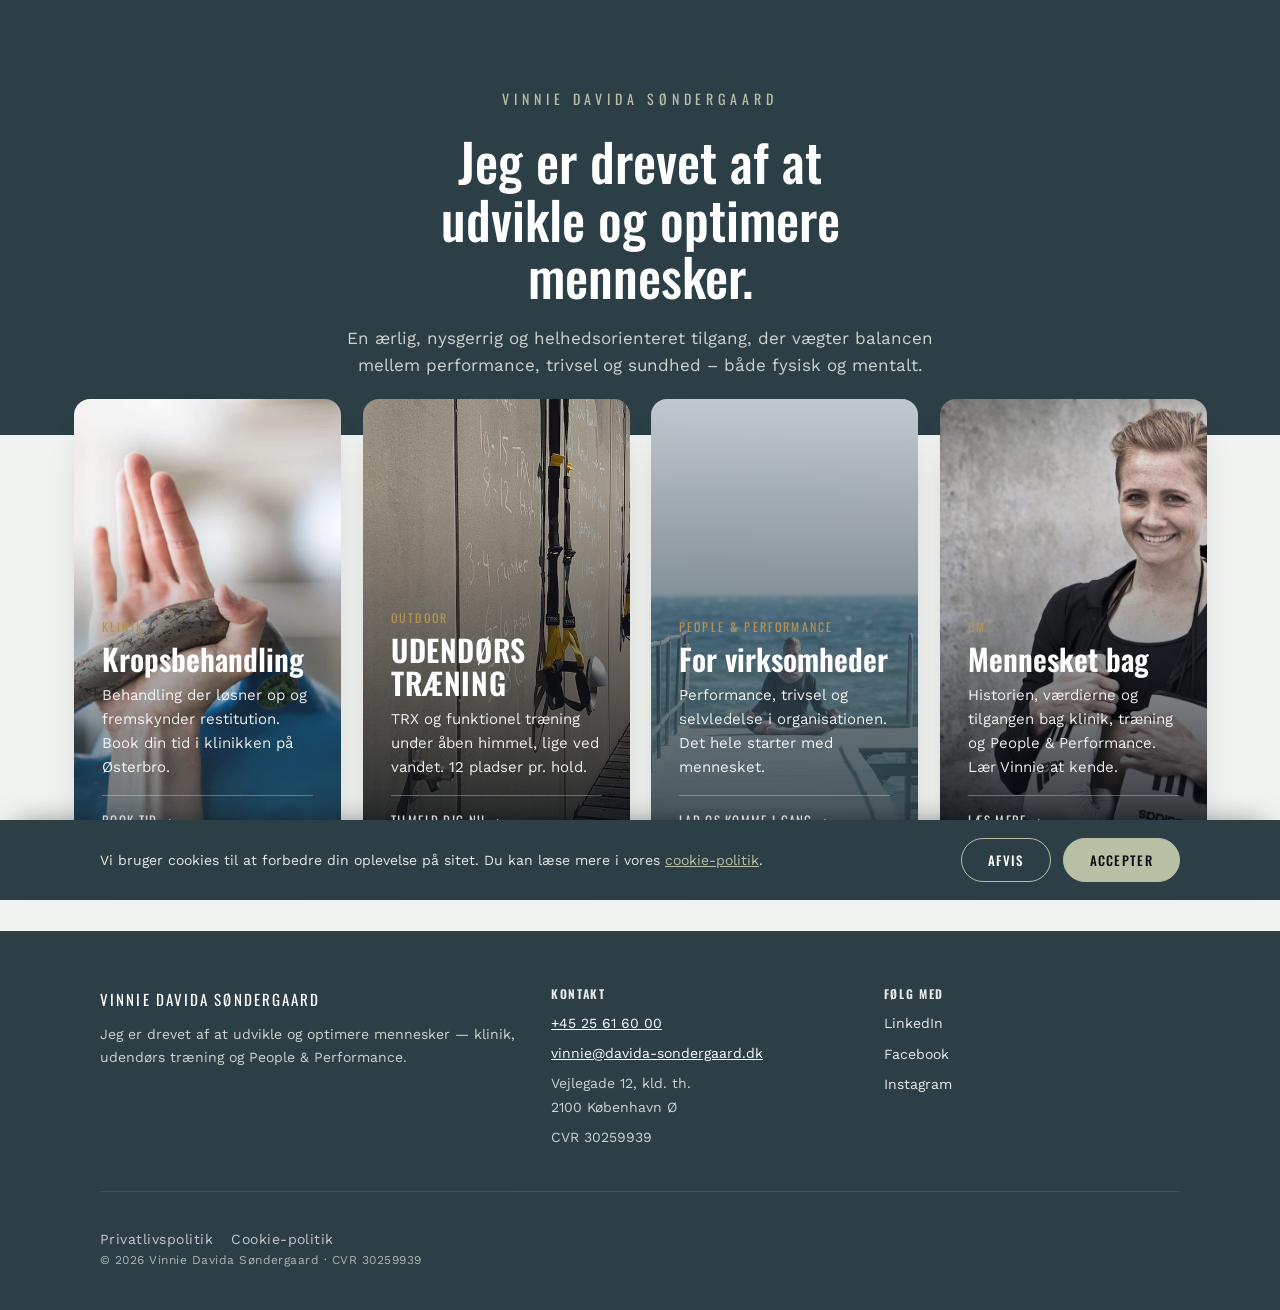
==== index.html @ 72a1e624 "initial comit" ====
<!DOCTYPE html>
<html lang="da">
<head>
<meta charset="utf-8">
<meta name="viewport" content="width=device-width, initial-scale=1">
<!-- Set html.js before paint so .reveal start-state applies without a flash
     (progressive enhancement — see assets/js/reveal.js). -->
<script>document.documentElement.classList.add('js');</script>
<title>Vinnie Davida Søndergaard — Klinik, Workout & People & Performance</title>
<link rel="canonical" href="https://rhjensen79.github.io/davida/">
<meta name="description" content="Jeg er drevet af at udvikle og optimere mennesker — fysiurgisk massage, udendørs TRX-træning og People & Performance til mennesker og organisationer.">

<!-- Favicon -->
<link rel="icon" type="image/png" href="assets/images/source/favicon.png">
<link rel="apple-touch-icon" href="assets/images/source/favicon.png">
<meta name="theme-color" content="#2c3f46">

<!-- Open Graph -->
<meta property="og:type" content="website">
<meta property="og:site_name" content="Vinnie Davida Søndergaard">
<meta property="og:locale" content="da_DK">
<meta property="og:title" content="Vinnie Davida Søndergaard — Klinik, Workout & People & Performance">
<meta property="og:description" content="Jeg er drevet af at udvikle og optimere mennesker — fysiurgisk massage, udendørs TRX-træning og People & Performance til mennesker og organisationer.">
<meta property="og:url" content="https://rhjensen79.github.io/davida/">
<meta property="og:image" content="https://rhjensen79.github.io/davida/assets/images/source/vinnie-davida-soendergaard-photo-martin-kaufmann-dsc-3793.jpg">

<!-- Twitter -->
<meta name="twitter:card" content="summary_large_image">
<meta name="twitter:title" content="Vinnie Davida Søndergaard — Klinik, Workout & People & Performance">
<meta name="twitter:description" content="Jeg er drevet af at udvikle og optimere mennesker — fysiurgisk massage, udendørs TRX-træning og People & Performance til mennesker og organisationer.">
<meta name="twitter:image" content="https://rhjensen79.github.io/davida/assets/images/source/vinnie-davida-soendergaard-photo-martin-kaufmann-dsc-3793.jpg">
<!-- Preload the first (top-left) focus-tile image — the likely LCP element. -->
<link rel="preload" as="image" href="assets/images/source/vinnie-davida-soendergaard-photo-martin-kaufmann-dsc-4499.jpg">
<link rel="preconnect" href="https://fonts.googleapis.com">
<link rel="preconnect" href="https://fonts.gstatic.com" crossorigin>
<link href="https://fonts.googleapis.com/css2?family=Oswald:wght@300;400;500;600;700&family=Work+Sans:wght@300;400;500;600&display=swap" rel="stylesheet">
<link rel="stylesheet" href="assets/css/tokens.css">
<style>
  body { background: var(--c-wash); }
  header.hero {
    text-align: center; padding: 88px 24px 56px; background: var(--c-slate); color: #fff;
  }
  header.hero .brand {
    font-family: var(--font-head); text-transform: uppercase; letter-spacing: .35em;
    font-size: 14px; color: var(--c-sage); margin-bottom: 22px;
  }
  header.hero h1 {
    font-size: clamp(30px, 5vw, 52px); font-weight: 500; max-width: 16ch; margin: 0 auto .4em;
  }
  header.hero p { max-width: 56ch; margin: 0 auto; color: #cdd4cf; font-size: 17px; }

  /* Four equal focus tiles in a row (wraps to 2-up, then 1-up on smaller screens). */
  .focuses { max-width: 1180px; margin: -36px auto 0; padding: 0 24px 72px;
    display: grid; gap: 22px; grid-template-columns: repeat(4, 1fr); }
  @media (max-width: 980px){ .focuses { grid-template-columns: repeat(2, 1fr); } }
  @media (max-width: 560px){ .focuses { grid-template-columns: 1fr; } }
  .tile {
    position: relative; border-radius: 16px; overflow: hidden; text-decoration: none;
    min-height: 460px; display: flex; flex-direction: column; justify-content: flex-end;
    color: #fff; box-shadow: 0 20px 40px -24px rgba(0,0,0,.4);
    transition: transform .25s ease, box-shadow .25s ease;
  }
  .tile:hover { transform: translateY(-6px); box-shadow: 0 28px 54px -24px rgba(0,0,0,.5); }
  .tile .bg { position: absolute; inset: 0; background-size: cover; background-position: center; transition: transform .5s ease; }
  .tile:hover .bg { transform: scale(1.05); }
  .tile .veil { position: absolute; inset: 0; }
  .tile .body { position: relative; padding: 28px; }
  .tile .tag { font-family: var(--font-head); text-transform: uppercase; letter-spacing: .18em; font-size: 12px; color: var(--c-gold); }
  .tile h2 { font-size: 30px; margin: 6px 0 8px; }
  .tile p { margin: 0 0 16px; font-size: 15px; opacity: .92; max-width: 34ch; }
  .tile .go { font-family: var(--font-head); text-transform: uppercase; letter-spacing: .1em; font-size: 13px;
    border-top: 1px solid rgba(255,255,255,.3); padding-top: 14px; }

  /* Klinik — light & calm */
  .c-klinik .bg { background-image: url('assets/images/source/vinnie-davida-soendergaard-photo-martin-kaufmann-dsc-4499.jpg'); }
  .c-klinik .veil { background: linear-gradient(180deg, rgba(240,243,240,0) 30%, rgba(44,63,70,.78) 100%); }

  /* Workout — bold & dark */
  .c-workout .bg { background-image: url('assets/images/source/split-trx.jpg'); }
  .c-workout .veil { background: linear-gradient(180deg, rgba(8,13,18,.15) 20%, rgba(8,13,18,.88) 100%); }
  .c-workout h2 { text-transform: uppercase; letter-spacing: .02em; }

  /* People & Performance — refined slate */
  .c-pp .bg { background-image: url('assets/images/source/vinnie-davida-soendergaard-photo-martin-kaufmann-dsc-3914-1.jpg'); }
  .c-pp .veil { background: linear-gradient(180deg, rgba(44,63,70,.25) 0%, rgba(44,63,70,.92) 100%); }

  /* Om — same image-tile style and size as the other three. */
  .c-om .bg { background-image: url('assets/images/source/vinnie-davida-soendergaard-portrait-muusfoto.jpg');
    background-position: center top; }
  .c-om .veil { background: linear-gradient(180deg, rgba(8,13,18,.12) 25%, rgba(8,13,18,.9) 100%); }

  /* Landing footer tone: dark slate, on the pale-green page */
  .site-footer { --foot-bg: var(--c-slate); --foot-fg: #cdd4cf; --foot-head: #fff; --foot-link: #fff; }
</style>

<!-- Structured data (#23): the person/brand behind all three focuses. -->
<script type="application/ld+json">
{
  "@context": "https://schema.org",
  "@type": "Person",
  "name": "Vinnie Davida Søndergaard",
  "url": "https://rhjensen79.github.io/davida/",
  "image": "https://rhjensen79.github.io/davida/assets/images/source/vinnie-davida-soendergaard-portrait-muusfoto.jpg",
  "jobTitle": "Fysiurgisk massør, træner & people-and-performance-rådgiver",
  "description": "Jeg er drevet af at udvikle og optimere mennesker — fysiurgisk massage, udendørs TRX-træning og People & Performance til mennesker og organisationer.",
  "telephone": "+4525616000",
  "email": "vinnie@davida-sondergaard.dk",
  "address": {
    "@type": "PostalAddress",
    "streetAddress": "Vejlegade 12, kld. th.",
    "postalCode": "2100",
    "addressLocality": "København Ø",
    "addressCountry": "DK"
  },
  "sameAs": [
    "https://www.facebook.com/lifepoweredthroughinside",
    "https://www.instagram.com/vinnie_davida_sondergaard"
  ],
  "knowsAbout": ["Fysiurgisk massage", "TRX", "Funktionel træning", "Performance", "Trivsel", "Selvledelse"]
}
</script>
</head>
<body>
  <header class="hero">
    <div class="brand">Vinnie Davida Søndergaard</div>
    <h1>Jeg er drevet af at udvikle og optimere mennesker.</h1>
    <p>En ærlig, nysgerrig og helhedsorienteret tilgang, der vægter balancen mellem performance, trivsel og sundhed – både fysisk og mentalt.</p>
  </header>

  <main class="focuses reveal-stagger">
    <a class="tile c-klinik reveal" href="klinik/">
      <div class="bg"></div><div class="veil"></div>
      <div class="body">
        <div class="tag">Klinik</div>
        <h2>Kropsbehandling</h2>
        <p>Behandling der løsner op og fremskynder restitution. Book din tid i klinikken på Østerbro.</p>
        <div class="go">Book tid →</div>
      </div>
    </a>

    <a class="tile c-workout reveal" href="workout/">
      <div class="bg"></div><div class="veil"></div>
      <div class="body">
        <div class="tag">Outdoor</div>
        <h2>Udendørs træning</h2>
        <p>TRX og funktionel træning under åben himmel, lige ved vandet. 12 pladser pr. hold.</p>
        <div class="go">Tilmeld dig nu →</div>
      </div>
    </a>

    <a class="tile c-pp reveal" href="people-performance/">
      <div class="bg"></div><div class="veil"></div>
      <div class="body">
        <div class="tag">People &amp; Performance</div>
        <h2>For virksomheder</h2>
        <p>Performance, trivsel og selvledelse i organisationen. Det hele starter med mennesket.</p>
        <div class="go">Lad os komme i gang →</div>
      </div>
    </a>

    <a class="tile c-om reveal" href="om/">
      <div class="bg"></div><div class="veil"></div>
      <div class="body">
        <div class="tag">Om</div>
        <h2>Mennesket bag</h2>
        <p>Historien, værdierne og tilgangen bag klinik, træning og People &amp; Performance. Lær Vinnie at kende.</p>
        <div class="go">Læs mere →</div>
      </div>
    </a>
  </main>

  <!-- ===================================================================
       CANONICAL SHARED FOOTER (see assets/css/tokens.css .site-footer)
       This exact markup is duplicated on all four pages. Keep it identical;
       only the asset/href path prefix differs ("" on the hub, "../" on
       sub-sites) and tone is set via the .site-footer custom properties in
       each page's <style>.
       =================================================================== -->
  <footer class="site-footer">
    <div class="foot-inner">
      <div>
        <p class="foot-brand">Vinnie Davida Søndergaard</p>
        <p>Jeg er drevet af at udvikle og optimere mennesker — klinik, udendørs træning og People &amp; Performance.</p>
      </div>
      <div>
        <h4>Kontakt</h4>
        <p><a href="tel:+4525616000">+45 25 61 60 00</a></p>
        <p><a href="mailto:vinnie@davida-sondergaard.dk">vinnie@davida-sondergaard.dk</a></p>
        <p>Vejlegade 12, kld. th.<br>2100 København Ø</p>
        <p>CVR 30259939</p>
      </div>
      <div>
        <h4>Følg med</h4>
        <div class="social">
          <a href="https://www.linkedin.com/search/results/all/?keywords=Vinnie%20Davida%20S%C3%B8ndergaard" target="_blank" rel="noopener">LinkedIn</a>
          <a href="https://www.facebook.com/lifepoweredthroughinside" target="_blank" rel="noopener">Facebook</a>
          <a href="https://www.instagram.com/vinnie_davida_sondergaard" target="_blank" rel="noopener">Instagram</a>
        </div>
      </div>
    </div>
    <div class="foot-base">
      <div class="foot-legal">
        <a href="privatlivspolitik.html">Privatlivspolitik</a>
        <a href="cookie-politik.html">Cookie-politik</a>
      </div>
      © <span id="year">2026</span> Vinnie Davida Søndergaard · CVR 30259939
    </div>
  </footer>
  <script src="assets/js/nav.js" defer></script>
  <script src="assets/js/reveal.js" defer></script>
  <script src="assets/js/cookie.js" data-path-prefix="" defer></script>
</body>
</html>
---- assets/css/tokens.css ----
/* ==========================================================================
   tokens.css — shared design tokens + component library
   Single source of truth for primitives reused across all pages. See
   design.md §3 (palette) & §4 (type).

   ── COLOR TOKENS (--c-*) ───────────────────────────────────────────────
     --c-sage, --c-sage-light, --c-sage-tint, --c-sage-muted, --c-wash,
     --c-slate, --c-near-black, --c-sand, --c-text, --c-text-soft,
     --c-white, --c-off

   ── TYPE / LAYOUT TOKENS ────────────────────────────────────────────────
     --font-head ("Oswald"), --font-body ("Work Sans"), --maxw (1080px)

   ── COMPONENT KNOBS (override per focus; defaults below) ────────────────
     Button : --btn-bg --btn-fg --btn-bg-hover --btn-fg-hover --btn-radius
              --btn-pad --btn-size --btn-tracking --btn-weight
     Card   : --card-bg --card-fg --card-border --card-radius --card-pad
     Form   : --field-bg --field-fg --field-border --field-border-focus
              --field-radius --field-label --field-placeholder
     Nav    : --nav-bg --nav-fg --nav-border --nav-accent
     Footer : --foot-bg --foot-fg --foot-head --foot-link --foot-border

   ── SHARED COMPONENTS / CLASSES ─────────────────────────────────────────
     Layout   : .wrap, .section, .section-head
     Eyebrow  : .eyebrow, .kicker
     Buttons  : .btn, .btn.ghost
     Card     : .card
     Forms    : .form, .field, .form-row, label, input, select, textarea
                (controls inside .form/.field are token-driven)
     Nav/Foot : .site-nav (+children), .site-footer (+children), .back

   ── PER-FOCUS SCOPING ───────────────────────────────────────────────────
     Set the focus on <body> with one of: .focus-klinik | .focus-workout |
     .focus-pp. Each tunes the component knobs above to its tone. Pages then
     only need genuinely page-unique CSS in their inline <style>.
   ========================================================================== */
:root {
  /* Greens */
  --c-sage: #b8c0a6;        /* primary accent */
  --c-sage-light: #d6ddd5;
  --c-sage-tint: #c0c9b6;
  --c-sage-muted: #afb89b;
  --c-eyebrow: #656f57;     /* darkened sage for small label TEXT on light bg
                               (WCAG AA on white/wash; sage-muted alone fails) */
  --c-wash: #f0f3f0;        /* pale green wash */
  /* Darks */
  --c-slate: #2c3f46;       /* dark slate/teal */
  --c-near-black: #080d12;
  /* Warm */
  --c-sand: #e0ddd4;
  --c-gold: #b8924f;        /* afdæmpet messingguld — from the logo */
  /* Text & neutrals */
  --c-text: #434343;
  --c-text-soft: #515151;
  --c-white: #ffffff;
  --c-off: #f5f5f5;

  --font-head: "Oswald", system-ui, sans-serif;
  --font-body: "Work Sans", system-ui, sans-serif;

  --maxw: 1080px;
  --section-pad: 72px;

  /* Button knobs (neutral slate default; overridden per focus) */
  --btn-bg: var(--c-slate);
  --btn-fg: #fff;
  --btn-bg-hover: var(--c-near-black);
  --btn-fg-hover: #fff;
  --btn-radius: 999px;
  --btn-pad: 15px 34px;
  --btn-size: 14px;
  --btn-tracking: .12em;
  --btn-weight: 500;
  --btn-transition: background .2s, transform .15s;
  --btn-translate-hover: 0;

  /* Card knobs */
  --card-bg: #fff;
  --card-fg: var(--c-text);
  --card-border: var(--c-sage-light);
  --card-radius: 16px;
  --card-pad: 30px;

  /* Form / field knobs (neutral; each focus can tint) */
  --field-bg: #fff;
  --field-fg: var(--c-text);
  --field-border: var(--c-sage-light);
  --field-border-focus: var(--c-sage-muted);
  --field-radius: 10px;
  --field-pad: 12px 14px;
  --field-label: var(--c-slate);
  --field-placeholder: #9aa39c;
}

* { box-sizing: border-box; }
html { scroll-behavior: smooth; }
body {
  margin: 0;
  font-family: var(--font-body);
  color: var(--c-text);
  line-height: 1.6;
  -webkit-font-smoothing: antialiased;
  overflow-x: hidden; /* belt-and-braces against accidental horizontal scroll */
}
/* prevent long, unbroken strings (emails, headings) from forcing overflow */
h1, h2, h3, h4, p, a { overflow-wrap: break-word; }
h1, h2, h3, h4 {
  font-family: var(--font-head);
  font-weight: 600;
  line-height: 1.1;
  margin: 0 0 .5em;
}
img { max-width: 100%; display: block; }
a { color: inherit; }

/* ==========================================================================
   GLOBAL KEYBOARD FOCUS (a11y, #18) — a clearly visible focus ring for
   keyboard users on every interactive element. :focus-visible keeps the ring
   off mouse clicks. Uses two outlines (slate + white offset) so it stays
   legible on both light and dark backgrounds across all three focuses.
   ========================================================================== */
:focus-visible {
  outline: 2px solid var(--c-slate);
  outline-offset: 2px;
  box-shadow: 0 0 0 4px rgba(255, 255, 255, .9);
  border-radius: 3px;
}
/* On dark surfaces (Workout / P&P dark nav, hero, footer) flip the ring to a
   light sage so it reads against near-black/slate. */
.focus-workout :focus-visible,
.focus-pp :focus-visible,
.site-footer :focus-visible,
.cookie-banner :focus-visible {
  outline-color: var(--c-sage);
  box-shadow: 0 0 0 4px rgba(8, 13, 18, .55);
}
/* Form fields already show a focus box-shadow; don't double up the ring on
   them when focused via keyboard — keep just the outline. */
.field :focus-visible, .form :focus-visible { box-shadow: none; }
.wrap { max-width: var(--maxw); margin: 0 auto; padding: 0 24px; }

/* ==========================================================================
   LAYOUT — section + section heading
   ========================================================================== */
.section { padding: var(--section-pad) 0; }
.section-head { max-width: 640px; margin-bottom: 44px; }
.section-head h2 { margin-top: 10px; }

/* ==========================================================================
   EYEBROW / KICKER — small uppercase labels above headings
   .eyebrow: quiet, letter-spaced label (Klinik / P&P).
   .kicker:  badge-style accent label (Workout).
   ========================================================================== */
.eyebrow {
  font-family: var(--font-head); text-transform: uppercase;
  letter-spacing: .3em; font-size: 13px; color: var(--c-eyebrow);
  margin-bottom: 18px;
}
.kicker {
  display: inline-block; font-family: var(--font-head); font-weight: 600;
  text-transform: uppercase; letter-spacing: .2em; font-size: 13px;
  color: var(--c-near-black); background: var(--c-sage);
  padding: 6px 14px; border-radius: 4px; margin-bottom: 22px;
}

/* ==========================================================================
   BUTTONS — .btn (solid) and .btn.ghost (outline). Token-driven; each focus
   overrides the --btn-* knobs (see per-focus scoping below).
   ========================================================================== */
.btn {
  display: inline-block; font-family: var(--font-head); font-weight: var(--btn-weight);
  text-transform: uppercase; letter-spacing: var(--btn-tracking);
  font-size: var(--btn-size); text-decoration: none; cursor: pointer;
  padding: var(--btn-pad); border: 0; border-radius: var(--btn-radius);
  background: var(--btn-bg); color: var(--btn-fg);
  transition: var(--btn-transition);
}
.btn:hover {
  background: var(--btn-bg-hover); color: var(--btn-fg-hover);
  transform: translateY(var(--btn-translate-hover));
}
.btn.ghost {
  background: transparent; color: var(--btn-bg);
  border: 1px solid var(--btn-bg);
}
.btn.ghost:hover { background: var(--btn-bg); color: var(--btn-fg); }

/* ==========================================================================
   CARD — generic content card; token-driven so each focus can tint it.
   ========================================================================== */
.card {
  background: var(--card-bg); color: var(--card-fg);
  border: 1px solid var(--card-border); border-radius: var(--card-radius);
  padding: var(--card-pad);
}

/* ==========================================================================
   FORMS — primitives shared by the mock booking / signup / contact UIs.
   Markup pattern:
     <form class="form">
       <div class="form-row">                 (multi-column row; stacks <=560px)
         <div class="field">
           <label for="name">Navn</label>
           <input id="name" type="text" placeholder="…">
         </div>
         <div class="field"> … </div>
       </div>
       <div class="field"> <label>…</label> <textarea></textarea> </div>
       <button class="btn" type="submit">Send</button>
     </form>
   All controls read the --field-* knobs, so a focus tints them by overriding
   those (e.g. dark fields on Workout). Visually neutral by default.
   ========================================================================== */
.form { display: grid; gap: 18px; }
.field { display: flex; flex-direction: column; gap: 7px; }
.field label,
.form label {
  font-family: var(--font-head); text-transform: uppercase;
  letter-spacing: .1em; font-size: 12px; color: var(--field-label);
}
.form-row {
  display: grid; gap: 18px;
  grid-template-columns: repeat(auto-fit, minmax(180px, 1fr));
}
.field input,
.field select,
.field textarea,
.form input,
.form select,
.form textarea {
  width: 100%; font-family: var(--font-body); font-size: 15px;
  color: var(--field-fg); background: var(--field-bg);
  border: 1px solid var(--field-border); border-radius: var(--field-radius);
  padding: var(--field-pad); transition: border-color .2s, box-shadow .2s;
}
.field textarea, .form textarea { min-height: 130px; resize: vertical; }
.field select, .form select { appearance: none; cursor: pointer; }
.field input:focus,
.field select:focus,
.field textarea:focus,
.form input:focus,
.form select:focus,
.form textarea:focus {
  outline: none; border-color: var(--field-border-focus);
  box-shadow: 0 0 0 3px color-mix(in srgb, var(--field-border-focus) 30%, transparent);
}
.field input::placeholder,
.field textarea::placeholder,
.form input::placeholder,
.form textarea::placeholder { color: var(--field-placeholder); }

/* ==========================================================================
   PER-FOCUS SCOPING — set one of these on <body>. Only the component knobs
   that differ from the neutral defaults are overridden here.
   ========================================================================== */
/* Klinik — calm slate pill button, airy fields */
.focus-klinik {
  --section-pad: 72px;
  --btn-bg: var(--c-slate); --btn-fg: #fff;
  --btn-bg-hover: var(--c-near-black); --btn-fg-hover: #fff;
  --btn-radius: 999px; --btn-pad: 15px 34px; --btn-size: 14px;
}

/* Workout — bold sage button on dark, dark fields */
.focus-workout {
  --section-pad: 80px;
  --btn-bg: var(--c-sage); --btn-fg: var(--c-near-black);
  --btn-bg-hover: #c8d0b6; --btn-fg-hover: var(--c-near-black);
  --btn-radius: 4px; --btn-pad: 17px 40px; --btn-size: 15px;
  --btn-tracking: .14em; --btn-weight: 600; --btn-translate-hover: -2px;
  --card-bg: #11181f; --card-fg: #c3c9bd; --card-border: #2c3f46;
  --card-radius: 8px; --card-pad: 26px;
  --field-bg: #11181f; --field-fg: #e9ece6; --field-border: #2c3f46;
  --field-border-focus: var(--c-sage); --field-label: var(--c-sage);
  --field-placeholder: #6f776c;
}

/* People & Performance — premium sand button, refined fields */
.focus-pp {
  --section-pad: 84px;
  --btn-bg: var(--c-sand); --btn-fg: var(--c-slate);
  --btn-bg-hover: #efece3; --btn-fg-hover: var(--c-slate);
  --btn-radius: 6px; --btn-pad: 16px 36px; --btn-size: 14px;
  --btn-translate-hover: -2px;
}

/* shared "back to hub" pill (legacy / optional) */
.back {
  position: fixed; top: 18px; left: 18px; z-index: 50;
  font-family: var(--font-head); font-size: 13px; letter-spacing: .08em;
  text-transform: uppercase; text-decoration: none;
  padding: 8px 16px; border-radius: 999px;
  background: rgba(255,255,255,.85); color: var(--c-slate);
  backdrop-filter: blur(6px); border: 1px solid rgba(0,0,0,.08);
}
.back:hover { background: #fff; }

/* ==========================================================================
   SHARED TOP-NAV (sub-sites only) — canonical markup, see HTML comment in each
   sub-site page. Structure/classes are identical across pages; per-page tone
   is set with the --nav-* / --foot-* custom properties below, scoped in each
   page's <style>.
   ========================================================================== */
:root {
  /* Header/nav tone knobs (overridden per page) */
  --nav-bg: rgba(255,255,255,.92);
  --nav-fg: var(--c-slate);
  --nav-border: rgba(0,0,0,.08);
  --nav-accent: var(--c-sage-muted);

  /* Footer tone knobs (overridden per page) */
  --foot-bg: var(--c-slate);
  --foot-fg: #cdd4cf;
  --foot-head: #ffffff;
  --foot-link: #ffffff;
  --foot-border: rgba(255,255,255,.12);
}

.site-nav {
  position: fixed; top: 0; left: 0; right: 0; z-index: 50;
  display: flex; align-items: center; justify-content: space-between;
  gap: 20px; padding: 14px clamp(18px, 4vw, 40px);
  background: var(--nav-bg); color: var(--nav-fg);
  border-bottom: 1px solid var(--nav-border);
  backdrop-filter: blur(8px);
}
.site-nav .brand { display: flex; align-items: center; text-decoration: none; }
.site-nav .brand img { height: 30px; width: auto; }
/* The brand wordmark (logolight.png) renders as DARK text on transparent, so it
   reads as-is on the light Klinik nav. On the dark Workout / People&Performance
   navs it would be invisible, so knock it out to white. */
.focus-workout .site-nav .brand img,
.focus-pp .site-nav .brand img { filter: brightness(0) invert(1); }
.site-nav .nav-links {
  display: flex; align-items: center; gap: clamp(14px, 3vw, 30px);
  font-family: var(--font-head); text-transform: uppercase;
  letter-spacing: .1em; font-size: 13px;
}
.site-nav .nav-links a {
  color: var(--nav-fg); text-decoration: none; opacity: .85;
  padding: 4px 0; border-bottom: 2px solid transparent; transition: opacity .2s, border-color .2s;
}
.site-nav .nav-links a:hover { opacity: 1; border-bottom-color: var(--nav-accent); }
.site-nav .nav-links a.is-current { opacity: 1; border-bottom-color: var(--nav-accent); }

/* Hamburger toggle — hidden on desktop, shown on small screens (see media query) */
.site-nav .nav-toggle {
  display: none;
  width: 44px; height: 44px; padding: 0; margin: 0;
  background: transparent; border: 0; cursor: pointer;
  color: var(--nav-fg); align-items: center; justify-content: center;
}
.site-nav .nav-toggle .bars,
.site-nav .nav-toggle .bars::before,
.site-nav .nav-toggle .bars::after {
  content: ""; display: block; width: 22px; height: 2px;
  background: currentColor; transition: transform .25s ease, opacity .2s ease;
}
.site-nav .nav-toggle .bars { position: relative; }
.site-nav .nav-toggle .bars::before { position: absolute; top: -7px; left: 0; }
.site-nav .nav-toggle .bars::after  { position: absolute; top:  7px; left: 0; }
/* animate to an X when open */
.site-nav .nav-toggle[aria-expanded="true"] .bars { background: transparent; }
.site-nav .nav-toggle[aria-expanded="true"] .bars::before { transform: translateY(7px) rotate(45deg); }
.site-nav .nav-toggle[aria-expanded="true"] .bars::after  { transform: translateY(-7px) rotate(-45deg); }

/* ── Mobile nav (<= 760px): stacked panel toggled by the hamburger ───────── */
@media (max-width: 760px) {
  .site-nav { flex-wrap: wrap; }
  .site-nav .nav-toggle { display: inline-flex; }
  .site-nav .nav-links {
    display: none; flex-basis: 100%; order: 3;
    flex-direction: column; align-items: stretch; gap: 0;
    margin: 8px -4px 4px;
  }
  .site-nav .nav-links.is-open { display: flex; }
  .site-nav .nav-links a {
    padding: 13px 4px; opacity: 1; border-bottom: 1px solid var(--nav-border);
    min-height: 44px; display: flex; align-items: center;
  }
  .site-nav .nav-links a:last-child { border-bottom: 0; }
  .site-nav .nav-links a:hover,
  .site-nav .nav-links a.is-current { border-bottom-color: var(--nav-border); color: var(--nav-accent); }
}

/* ==========================================================================
   SHARED FOOTER — canonical markup, identical across all four pages.
   Full contact block (phone, email, clinic address, CVR) + social links.
   ========================================================================== */
.site-footer {
  background: var(--foot-bg); color: var(--foot-fg);
  padding: 56px clamp(24px, 5vw, 48px) 40px;
}
.site-footer a { color: var(--foot-link); }
.site-footer .foot-inner {
  max-width: var(--maxw); margin: 0 auto;
  display: grid; gap: 36px; grid-template-columns: 1.4fr 1fr 1fr;
}
.site-footer .foot-brand {
  font-family: var(--font-head); text-transform: uppercase;
  letter-spacing: .14em; font-size: 15px; color: var(--foot-head); margin: 0 0 10px;
}
.site-footer h4 {
  font-family: var(--font-head); text-transform: uppercase; letter-spacing: .14em;
  font-size: 12px; color: var(--foot-head); opacity: .9; margin: 0 0 12px;
}
.site-footer p { margin: 0 0 6px; font-size: 14px; line-height: 1.7; }
.site-footer .social { display: flex; flex-direction: column; gap: 8px; }
.site-footer .social a {
  font-size: 14px; text-decoration: none; opacity: .9;
}
.site-footer .social a:hover { opacity: 1; text-decoration: underline; }
.site-footer .foot-base {
  max-width: var(--maxw); margin: 36px auto 0; padding-top: 22px;
  border-top: 1px solid var(--foot-border);
  font-size: 12px; letter-spacing: .04em; opacity: .8;
}
@media (max-width: 720px) {
  .site-footer .foot-inner { grid-template-columns: 1fr; gap: 28px; }
}
/* Footer legal links (privacy + cookie policy, #16) */
.site-footer .foot-legal { display: flex; flex-wrap: wrap; gap: 8px 18px; margin-top: 14px; }
.site-footer .foot-legal a { font-size: 14px; text-decoration: none; opacity: .9; }
.site-footer .foot-legal a:hover { opacity: 1; text-decoration: underline; }

/* ==========================================================================
   COOKIE CONSENT BANNER (#16) — shared, dismissible, visual-only.
   Markup is injected/toggled by assets/js/cookie.js. The banner is hidden
   by default and only revealed (.is-visible) when consent hasn't been
   stored yet, so it never flashes on pages a visitor has already accepted.
   ========================================================================== */
.cookie-banner {
  position: fixed; left: 0; right: 0; bottom: 0; z-index: 1000;
  display: none;
  background: var(--c-slate); color: #e6eae6;
  padding: 18px clamp(20px, 5vw, 40px);
  box-shadow: 0 -12px 30px -18px rgba(0,0,0,.55);
}
.cookie-banner.is-visible { display: block; }
.cookie-banner .cookie-inner {
  max-width: var(--maxw); margin: 0 auto;
  display: flex; align-items: center; gap: 22px 28px; flex-wrap: wrap;
}
.cookie-banner .cookie-text { flex: 1 1 320px; font-size: 14px; line-height: 1.6; margin: 0; }
.cookie-banner .cookie-text a { color: var(--c-sage); text-decoration: underline; }
.cookie-banner .cookie-actions { display: flex; gap: 12px; flex-wrap: wrap; }
.cookie-banner .cookie-btn {
  font-family: var(--font-head); text-transform: uppercase;
  letter-spacing: .1em; font-size: 13px; font-weight: 500;
  border: 1px solid var(--c-sage); border-radius: 999px;
  padding: 11px 26px; cursor: pointer; background: transparent; color: #fff;
  transition: background .2s, color .2s;
}
.cookie-banner .cookie-btn:hover { background: var(--c-sage); color: var(--c-near-black); }
.cookie-banner .cookie-btn.accept { background: var(--c-sage); color: var(--c-near-black); }
.cookie-banner .cookie-btn.accept:hover { background: #fff; border-color: #fff; }
@media (max-width: 560px) {
  .cookie-banner .cookie-actions { width: 100%; }
  .cookie-banner .cookie-btn { flex: 1 1 auto; text-align: center; }
}

/* ==========================================================================
   LEGAL / POLICY PAGES (#16) — privatlivspolitik & cookie-politik.
   Simple, readable, light-background article layout.
   ========================================================================== */
.legal-header {
  background: var(--c-slate); color: #fff;
  padding: 64px clamp(24px, 5vw, 48px) 48px; text-align: center;
}
.legal-header .eyebrow-line {
  font-family: var(--font-head); text-transform: uppercase; letter-spacing: .3em;
  font-size: 12px; color: var(--c-sage); margin-bottom: 16px;
}
.legal-header h1 { font-size: clamp(28px, 4.5vw, 42px); font-weight: 500; margin: 0; }
.legal-main { background: #fff; }
.legal-main .legal-inner { max-width: 760px; margin: 0 auto; padding: 56px 24px 72px; }
.legal-main .updated { color: var(--c-text-soft); font-size: 14px; margin: 0 0 36px; }
.legal-main h2 {
  color: var(--c-slate); font-size: 22px; margin: 40px 0 12px;
  padding-top: 8px;
}
.legal-main h2:first-of-type { margin-top: 0; }
.legal-main p, .legal-main li { color: var(--c-text); font-size: 16px; line-height: 1.75; }
.legal-main ul { padding-left: 22px; margin: 0 0 16px; }
.legal-main li { margin-bottom: 8px; }
.legal-main a { color: var(--c-slate); text-decoration: underline; }
.legal-main .legal-contact {
  margin-top: 40px; padding: 24px 26px; background: var(--c-wash);
  border-radius: 14px; border: 1px solid var(--c-sage-light);
}
.legal-main .legal-contact p { margin: 0 0 4px; }
.legal-main .legal-back {
  display: inline-block; margin-top: 36px; font-family: var(--font-head);
  text-transform: uppercase; letter-spacing: .12em; font-size: 13px;
  text-decoration: none; color: var(--c-slate);
}
.legal-main .legal-back:hover { text-decoration: underline; }

/* ==========================================================================
   GLOBAL SMALL-SCREEN PASS (#4) — tighten generous section padding and keep
   tap targets comfortable on phones, without touching desktop layouts.
   ========================================================================== */
@media (max-width: 600px) {
  :root, .focus-klinik, .focus-workout, .focus-pp { --section-pad: 48px; }
  .wrap { padding: 0 20px; }
  /* comfortable tap targets for the primary buttons on mobile */
  .btn { display: inline-block; min-height: 44px; line-height: 1.4; }
}

/* ==========================================================================
   SCROLL REVEAL (#23) — subtle staggered entrance for content as it scrolls
   into view. Progressive enhancement: the hidden start-state is scoped to
   html.js (a class set by a tiny inline script before paint), so if JS is
   disabled or fails, every .reveal stays fully visible — nothing is gated
   behind the IntersectionObserver in assets/js/reveal.js.
   ========================================================================== */
.js .reveal {
  opacity: 0;
  transform: translateY(14px);
  transition: opacity .6s ease, transform .6s cubic-bezier(.16, .8, .3, 1);
  will-change: opacity, transform;
}
.js .reveal.is-visible { opacity: 1; transform: none; }

/* ==========================================================================
   REDUCED MOTION (#23) — honour the OS "reduce motion" preference. Kills the
   global smooth scroll, every transition/animation (hover scale, tile lift,
   calendar fades), and forces reveal content to its final, visible state so
   nothing stays hidden. The near-zero (not 0) durations keep transitionend /
   animationend listeners firing.
   ========================================================================== */
@media (prefers-reduced-motion: reduce) {
  html { scroll-behavior: auto; }
  *, *::before, *::after {
    animation-duration: .001ms !important;
    animation-iteration-count: 1 !important;
    transition-duration: .001ms !important;
    scroll-behavior: auto !important;
  }
  .js .reveal { opacity: 1 !important; transform: none !important; }
}
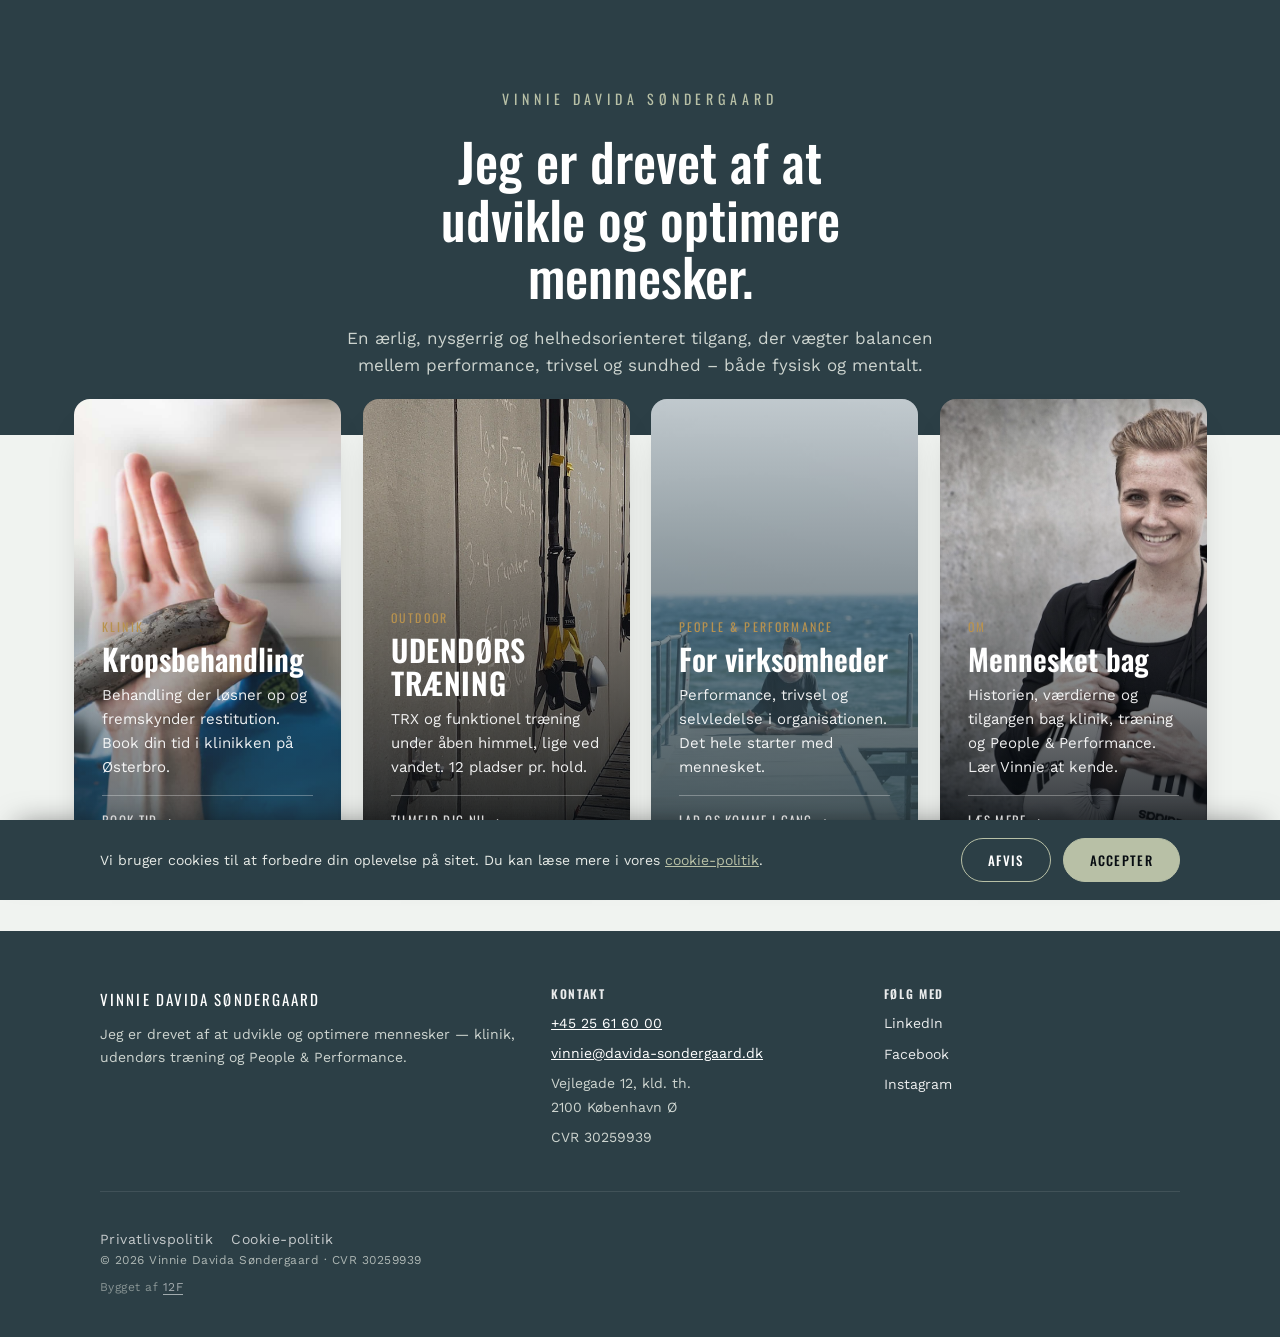
==== commit f2eab523: "Add "Bygget af 12F" credit to the shared footer Matches the pattern used on smartbyg.dk. Sits on its" ====
--- a/index.html
+++ b/index.html
@@ -7,7 +7,7 @@
      (progressive enhancement — see assets/js/reveal.js). -->
 <script>document.documentElement.classList.add('js');</script>
 <title>Vinnie Davida Søndergaard — Klinik, Workout & People & Performance</title>
-<link rel="canonical" href="https://rhjensen79.github.io/davida/">
+<link rel="canonical" href="https://vinnie-davida-sondergaard.dk/">
 <meta name="description" content="Jeg er drevet af at udvikle og optimere mennesker — fysiurgisk massage, udendørs TRX-træning og People & Performance til mennesker og organisationer.">
 
 <!-- Favicon -->
@@ -21,14 +21,14 @@
 <meta property="og:locale" content="da_DK">
 <meta property="og:title" content="Vinnie Davida Søndergaard — Klinik, Workout & People & Performance">
 <meta property="og:description" content="Jeg er drevet af at udvikle og optimere mennesker — fysiurgisk massage, udendørs TRX-træning og People & Performance til mennesker og organisationer.">
-<meta property="og:url" content="https://rhjensen79.github.io/davida/">
-<meta property="og:image" content="https://rhjensen79.github.io/davida/assets/images/source/vinnie-davida-soendergaard-photo-martin-kaufmann-dsc-3793.jpg">
+<meta property="og:url" content="https://vinnie-davida-sondergaard.dk/">
+<meta property="og:image" content="https://vinnie-davida-sondergaard.dk/assets/images/source/vinnie-davida-soendergaard-photo-martin-kaufmann-dsc-3793.jpg">
 
 <!-- Twitter -->
 <meta name="twitter:card" content="summary_large_image">
 <meta name="twitter:title" content="Vinnie Davida Søndergaard — Klinik, Workout & People & Performance">
 <meta name="twitter:description" content="Jeg er drevet af at udvikle og optimere mennesker — fysiurgisk massage, udendørs TRX-træning og People & Performance til mennesker og organisationer.">
-<meta name="twitter:image" content="https://rhjensen79.github.io/davida/assets/images/source/vinnie-davida-soendergaard-photo-martin-kaufmann-dsc-3793.jpg">
+<meta name="twitter:image" content="https://vinnie-davida-sondergaard.dk/assets/images/source/vinnie-davida-soendergaard-photo-martin-kaufmann-dsc-3793.jpg">
 <!-- Preload the first (top-left) focus-tile image — the likely LCP element. -->
 <link rel="preload" as="image" href="assets/images/source/vinnie-davida-soendergaard-photo-martin-kaufmann-dsc-4499.jpg">
 <link rel="preconnect" href="https://fonts.googleapis.com">
@@ -99,8 +99,8 @@
   "@context": "https://schema.org",
   "@type": "Person",
   "name": "Vinnie Davida Søndergaard",
-  "url": "https://rhjensen79.github.io/davida/",
-  "image": "https://rhjensen79.github.io/davida/assets/images/source/vinnie-davida-soendergaard-portrait-muusfoto.jpg",
+  "url": "https://vinnie-davida-sondergaard.dk/",
+  "image": "https://vinnie-davida-sondergaard.dk/assets/images/source/vinnie-davida-soendergaard-portrait-muusfoto.jpg",
   "jobTitle": "Fysiurgisk massør, træner & people-and-performance-rådgiver",
   "description": "Jeg er drevet af at udvikle og optimere mennesker — fysiurgisk massage, udendørs TRX-træning og People & Performance til mennesker og organisationer.",
   "telephone": "+4525616000",
@@ -204,6 +204,7 @@
         <a href="cookie-politik.html">Cookie-politik</a>
       </div>
       © <span id="year">2026</span> Vinnie Davida Søndergaard · CVR 30259939
+      <span class="foot-credit">Bygget af <a href="https://www.12f.dk/" target="_blank" rel="noopener">12F</a></span>
     </div>
   </footer>
   <script src="assets/js/nav.js" defer></script>
--- a/assets/css/tokens.css
+++ b/assets/css/tokens.css
@@ -423,6 +423,11 @@
 .site-footer .foot-legal a { font-size: 14px; text-decoration: none; opacity: .9; }
 .site-footer .foot-legal a:hover { opacity: 1; text-decoration: underline; }
 
+/* Build credit ("Bygget af 12F") — its own line under the copyright in .foot-base. */
+.site-footer .foot-credit { display: block; margin-top: 8px; opacity: .7; }
+.site-footer .foot-credit a { text-decoration: none; border-bottom: 1px solid currentColor; }
+.site-footer .foot-credit a:hover { opacity: 1; }
+
 /* ==========================================================================
    COOKIE CONSENT BANNER (#16) — shared, dismissible, visual-only.
    Markup is injected/toggled by assets/js/cookie.js. The banner is hidden
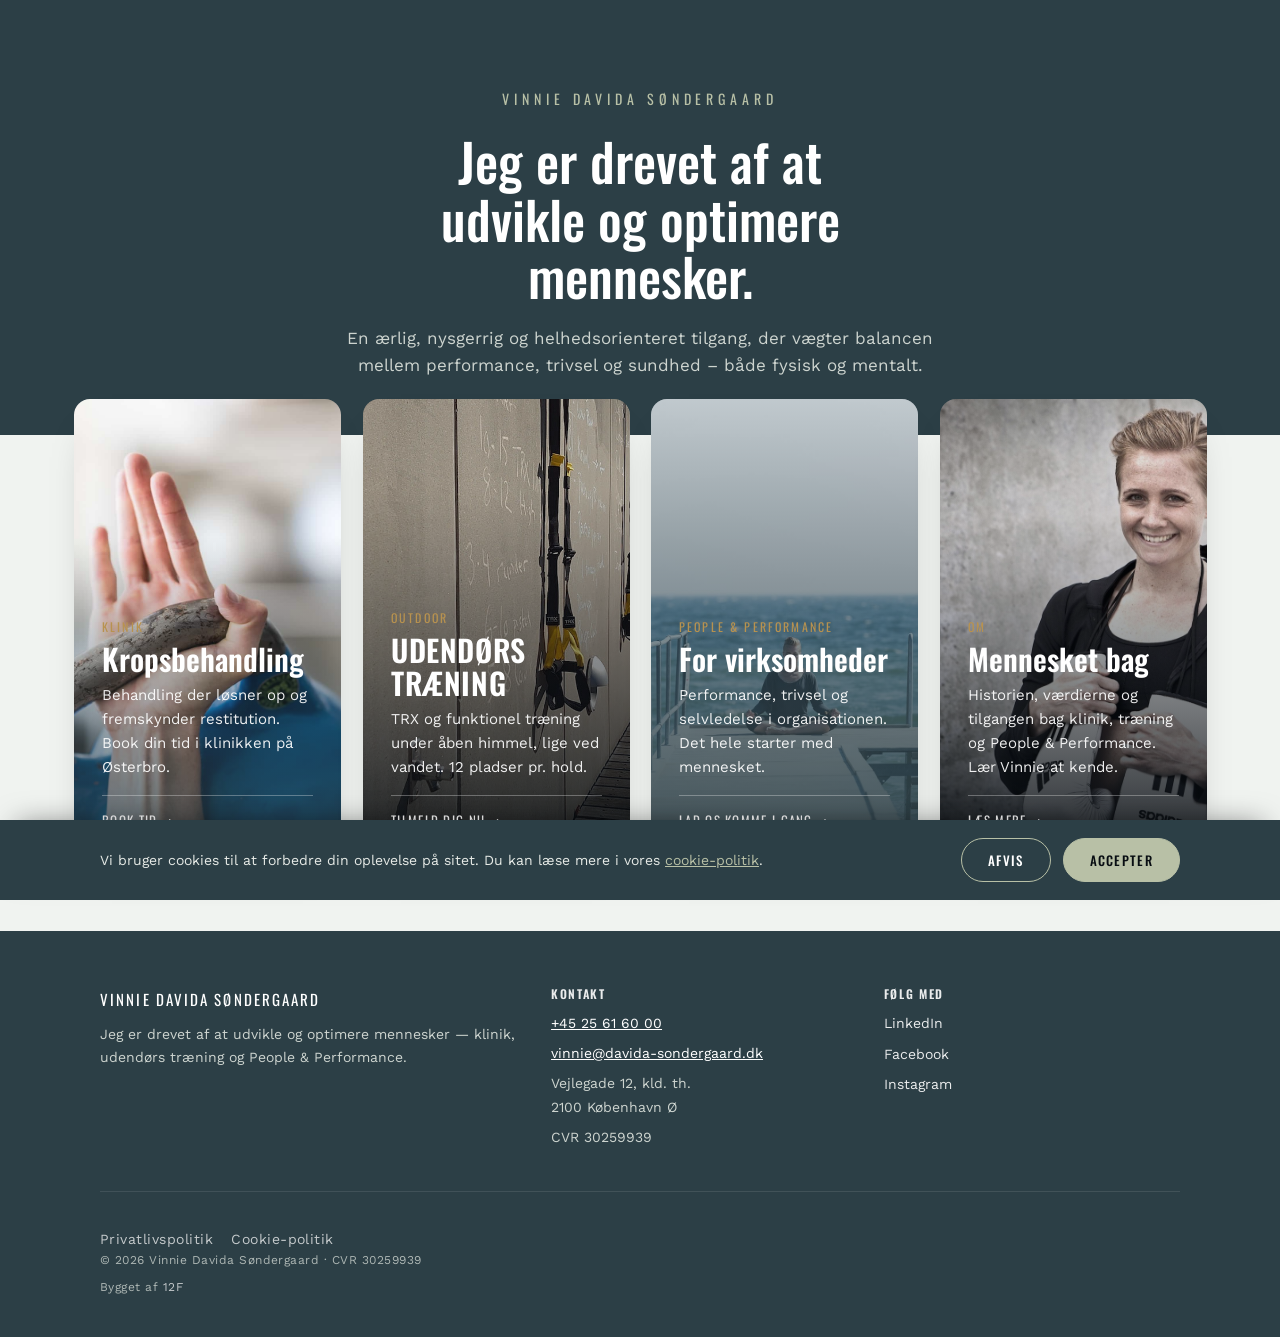
==== commit a58619d8: "Add Umami analytics to every page Self-hosted Umami at umami.robert-jensen.dk. Added to the <head> o" ====
--- a/index.html
+++ b/index.html
@@ -119,6 +119,10 @@
   "knowsAbout": ["Fysiurgisk massage", "TRX", "Funktionel træning", "Performance", "Trivsel", "Selvledelse"]
 }
 </script>
+
+<!-- Umami analytics (self-hosted, cookieless — stores nothing on the visitor's
+     device, so it runs without consent and is unaffected by the cookie banner). -->
+<script defer src="https://umami.robert-jensen.dk/script.js" data-website-id="a69e5bab-fe9e-46c9-9f9f-39545f3791a4"></script>
 </head>
 <body>
   <header class="hero">
--- a/assets/css/tokens.css
+++ b/assets/css/tokens.css
@@ -423,10 +423,13 @@
 .site-footer .foot-legal a { font-size: 14px; text-decoration: none; opacity: .9; }
 .site-footer .foot-legal a:hover { opacity: 1; text-decoration: underline; }
 
-/* Build credit ("Bygget af 12F") — its own line under the copyright in .foot-base. */
-.site-footer .foot-credit { display: block; margin-top: 8px; opacity: .7; }
-.site-footer .foot-credit a { text-decoration: none; border-bottom: 1px solid currentColor; }
-.site-footer .foot-credit a:hover { opacity: 1; }
+/* Build credit ("Bygget af 12F") — its own line under the copyright in .foot-base.
+   Sets no type or opacity of its own, so it inherits .foot-base exactly like the
+   copyright line above it; the link follows the same convention as .foot-legal a
+   and .social a (no underline until hover). */
+.site-footer .foot-credit { display: block; margin-top: 8px; }
+.site-footer .foot-credit a { text-decoration: none; opacity: .9; }
+.site-footer .foot-credit a:hover { opacity: 1; text-decoration: underline; }
 
 /* ==========================================================================
    COOKIE CONSENT BANNER (#16) — shared, dismissible, visual-only.
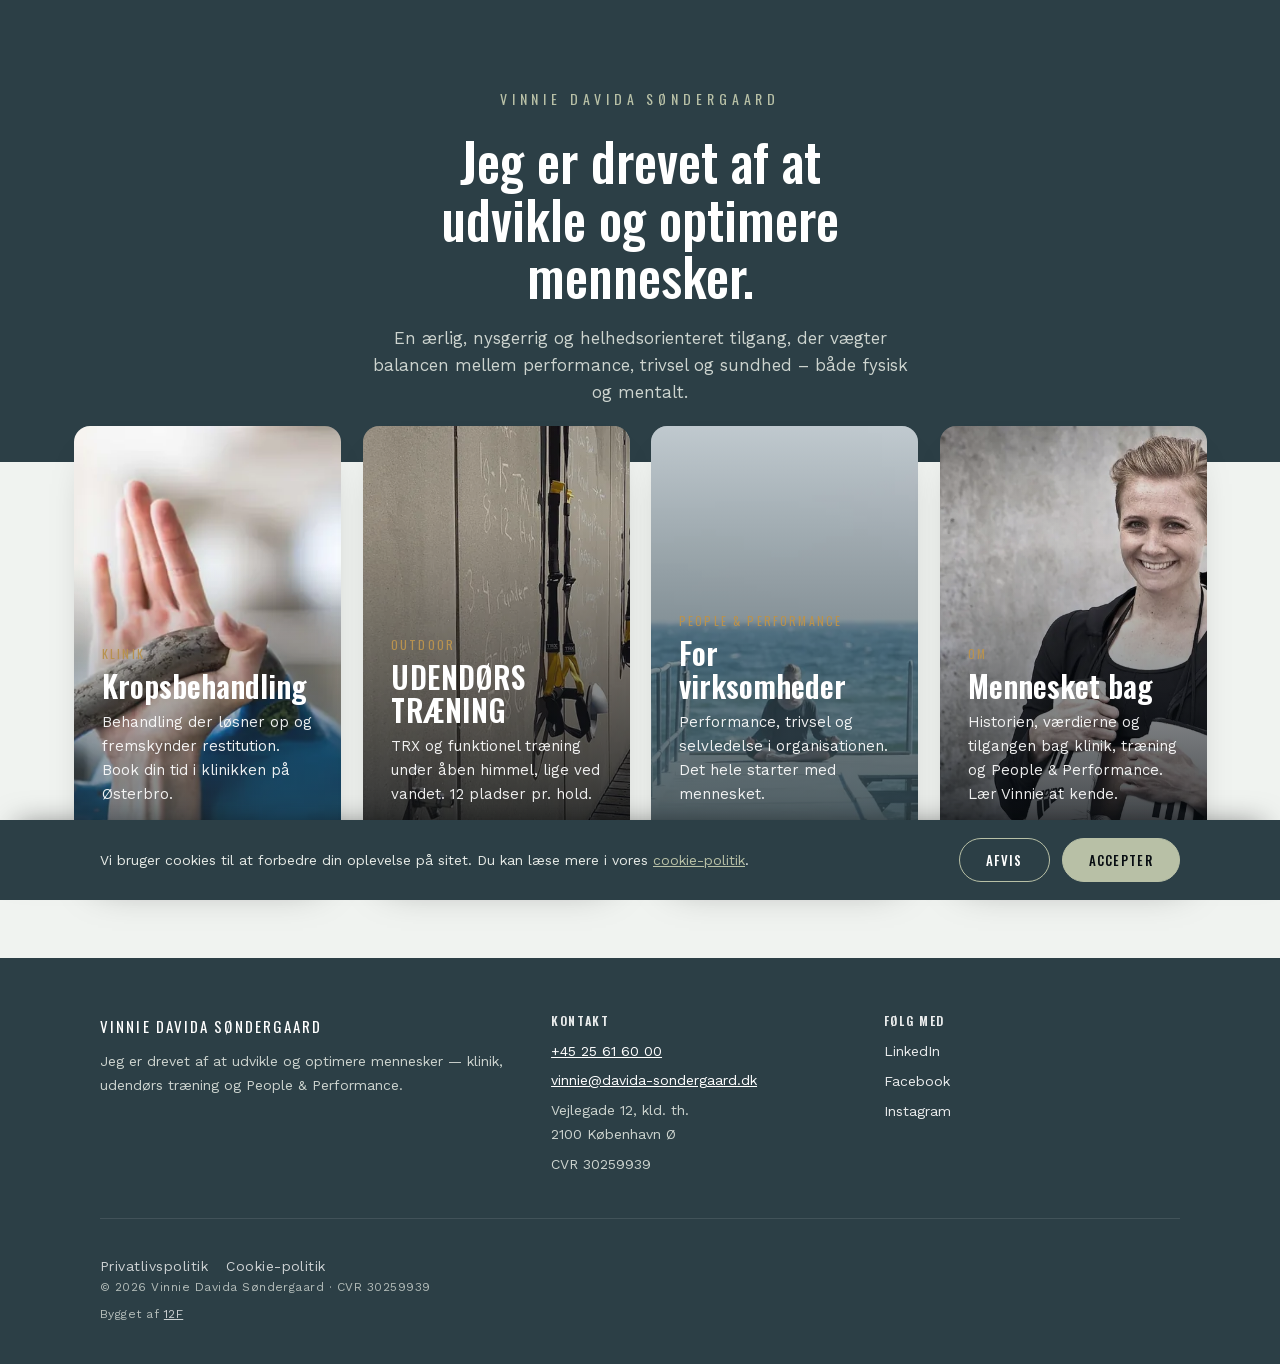
==== commit dbc7b6a9: "Self-host fonts, add a linked schema graph, and fix the remaining a11y gaps Lighthouse already score" ====
--- a/index.html
+++ b/index.html
@@ -30,10 +30,12 @@
 <meta name="twitter:description" content="Jeg er drevet af at udvikle og optimere mennesker — fysiurgisk massage, udendørs TRX-træning og People & Performance til mennesker og organisationer.">
 <meta name="twitter:image" content="https://vinnie-davida-sondergaard.dk/assets/images/source/vinnie-davida-soendergaard-photo-martin-kaufmann-dsc-3793.jpg">
 <!-- Preload the first (top-left) focus-tile image — the likely LCP element. -->
-<link rel="preload" as="image" href="assets/images/source/vinnie-davida-soendergaard-photo-martin-kaufmann-dsc-4499.jpg">
-<link rel="preconnect" href="https://fonts.googleapis.com">
-<link rel="preconnect" href="https://fonts.gstatic.com" crossorigin>
-<link href="https://fonts.googleapis.com/css2?family=Oswald:wght@300;400;500;600;700&family=Work+Sans:wght@300;400;500;600&display=swap" rel="stylesheet">
+<link rel="preload" as="image" href="assets/images/source/vinnie-davida-soendergaard-photo-martin-kaufmann-dsc-4499-800.webp" fetchpriority="high">
+<!-- Self-hosted variable fonts (see @font-face in tokens.css). Preloaded so they
+     land with the stylesheet instead of a paint later — no third-party font
+     request, no preconnect, nothing blocking the first paint. -->
+<link rel="preload" as="font" type="font/woff2" href="assets/fonts/oswald-latin.woff2" crossorigin>
+<link rel="preload" as="font" type="font/woff2" href="assets/fonts/worksans-latin.woff2" crossorigin>
 <link rel="stylesheet" href="assets/css/tokens.css">
 <style>
   body { background: var(--c-wash); }
@@ -72,20 +74,20 @@
     border-top: 1px solid rgba(255,255,255,.3); padding-top: 14px; }
 
   /* Klinik — light & calm */
-  .c-klinik .bg { background-image: url('assets/images/source/vinnie-davida-soendergaard-photo-martin-kaufmann-dsc-4499.jpg'); }
+  .c-klinik .bg { background-image: url('assets/images/source/vinnie-davida-soendergaard-photo-martin-kaufmann-dsc-4499-800.webp'); }
   .c-klinik .veil { background: linear-gradient(180deg, rgba(240,243,240,0) 30%, rgba(44,63,70,.78) 100%); }
 
   /* Workout — bold & dark */
-  .c-workout .bg { background-image: url('assets/images/source/split-trx.jpg'); }
+  .c-workout .bg { background-image: url('assets/images/source/split-trx-800.webp'); }
   .c-workout .veil { background: linear-gradient(180deg, rgba(8,13,18,.15) 20%, rgba(8,13,18,.88) 100%); }
   .c-workout h2 { text-transform: uppercase; letter-spacing: .02em; }
 
   /* People & Performance — refined slate */
-  .c-pp .bg { background-image: url('assets/images/source/vinnie-davida-soendergaard-photo-martin-kaufmann-dsc-3914-1.jpg'); }
+  .c-pp .bg { background-image: url('assets/images/source/vinnie-davida-soendergaard-photo-martin-kaufmann-dsc-3914-1-800.webp'); }
   .c-pp .veil { background: linear-gradient(180deg, rgba(44,63,70,.25) 0%, rgba(44,63,70,.92) 100%); }
 
   /* Om — same image-tile style and size as the other three. */
-  .c-om .bg { background-image: url('assets/images/source/vinnie-davida-soendergaard-portrait-muusfoto.jpg');
+  .c-om .bg { background-image: url('assets/images/source/vinnie-davida-soendergaard-portrait-muusfoto-800.webp');
     background-position: center top; }
   .c-om .veil { background: linear-gradient(180deg, rgba(8,13,18,.12) 25%, rgba(8,13,18,.9) 100%); }
 
@@ -97,26 +99,198 @@
 <script type="application/ld+json">
 {
   "@context": "https://schema.org",
-  "@type": "Person",
-  "name": "Vinnie Davida Søndergaard",
-  "url": "https://vinnie-davida-sondergaard.dk/",
-  "image": "https://vinnie-davida-sondergaard.dk/assets/images/source/vinnie-davida-soendergaard-portrait-muusfoto.jpg",
-  "jobTitle": "Fysiurgisk massør, træner & people-and-performance-rådgiver",
-  "description": "Jeg er drevet af at udvikle og optimere mennesker — fysiurgisk massage, udendørs TRX-træning og People & Performance til mennesker og organisationer.",
-  "telephone": "+4525616000",
-  "email": "vinnie@davida-sondergaard.dk",
-  "address": {
-    "@type": "PostalAddress",
-    "streetAddress": "Vejlegade 12, kld. th.",
-    "postalCode": "2100",
-    "addressLocality": "København Ø",
-    "addressCountry": "DK"
-  },
-  "sameAs": [
-    "https://www.facebook.com/lifepoweredthroughinside",
-    "https://www.instagram.com/vinnie_davida_sondergaard"
-  ],
-  "knowsAbout": ["Fysiurgisk massage", "TRX", "Funktionel træning", "Performance", "Trivsel", "Selvledelse"]
+  "@graph": [
+    {
+      "@type": "WebSite",
+      "@id": "https://vinnie-davida-sondergaard.dk/#website",
+      "url": "https://vinnie-davida-sondergaard.dk/",
+      "name": "Vinnie Davida Søndergaard",
+      "description": "Fysiurgisk massage, udendørs TRX-træning og People & Performance til mennesker og organisationer.",
+      "inLanguage": "da-DK",
+      "publisher": {
+        "@id": "https://vinnie-davida-sondergaard.dk/#person"
+      },
+      "copyrightHolder": {
+        "@id": "https://vinnie-davida-sondergaard.dk/#person"
+      }
+    },
+    {
+      "@type": "PostalAddress",
+      "@id": "https://vinnie-davida-sondergaard.dk/#address",
+      "streetAddress": "Vejlegade 12, kld. th.",
+      "postalCode": "2100",
+      "addressLocality": "København Ø",
+      "addressRegion": "Hovedstaden",
+      "addressCountry": "DK"
+    },
+    {
+      "@type": "Person",
+      "@id": "https://vinnie-davida-sondergaard.dk/#person",
+      "name": "Vinnie Davida Søndergaard",
+      "givenName": "Vinnie",
+      "familyName": "Søndergaard",
+      "url": "https://vinnie-davida-sondergaard.dk/",
+      "mainEntityOfPage": {
+        "@id": "https://vinnie-davida-sondergaard.dk/om/#webpage"
+      },
+      "image": {
+        "@type": "ImageObject",
+        "url": "https://vinnie-davida-sondergaard.dk/assets/images/source/vinnie-davida-soendergaard-portrait-muusfoto.jpg",
+        "width": 1100,
+        "height": 1032
+      },
+      "jobTitle": [
+        "Fysiurgisk massør",
+        "Personlig træner",
+        "People & Performance-rådgiver"
+      ],
+      "description": "Drevet af at udvikle og optimere mennesker. Tidligere professionel bokser og europamester, i dag fysiurgisk massør, træner og people-and-performance-rådgiver med klinik på Østerbro i København.",
+      "birthDate": "1980",
+      "birthPlace": {
+        "@type": "Place",
+        "name": "Vejle, Danmark"
+      },
+      "nationality": {
+        "@type": "Country",
+        "name": "Danmark"
+      },
+      "knowsLanguage": [
+        "da",
+        "en"
+      ],
+      "gender": "Female",
+      "telephone": "+4525616000",
+      "email": "vinnie@davida-sondergaard.dk",
+      "address": {
+        "@id": "https://vinnie-davida-sondergaard.dk/#address"
+      },
+      "identifier": {
+        "@type": "PropertyValue",
+        "propertyID": "CVR",
+        "value": "30259939"
+      },
+      "sameAs": [
+        "https://www.facebook.com/lifepoweredthroughinside",
+        "https://www.instagram.com/vinnie_davida_sondergaard"
+      ],
+      "knowsAbout": [
+        "Fysiurgisk massage",
+        "Kranio-sakral terapi",
+        "Kropsbehandling",
+        "TRX Suspension Training",
+        "Funktionel træning",
+        "Restitution",
+        "Performance",
+        "Trivsel",
+        "Selvledelse",
+        "Talentudvikling",
+        "Ergonomi og APV"
+      ],
+      "award": [
+        "2× Europamester som amatørbokser — første kvinde i Danmarks historie",
+        "EU-mester og kåret som bedste bokser",
+        "VM-bronze som amatørbokser",
+        "5× jysk mester, 4× dansk mester og 3× nordisk mester",
+        "EBU Europamester som professionel bokser",
+        "WBC junior-mester",
+        "WIBF-mester"
+      ],
+      "hasOccupation": [
+        {
+          "@type": "Occupation",
+          "name": "Fysiurgisk massør"
+        },
+        {
+          "@type": "Occupation",
+          "name": "Personlig træner"
+        },
+        {
+          "@type": "Occupation",
+          "name": "Bokser",
+          "occupationalCategory": "Professionel bokser 2007–2011"
+        }
+      ],
+      "hasCredential": [
+        {
+          "@type": "EducationalOccupationalCredential",
+          "name": "Fysiurgisk massør",
+          "credentialCategory": "Erhvervsuddannelse",
+          "dateCreated": "2007"
+        },
+        {
+          "@type": "EducationalOccupationalCredential",
+          "name": "Kranio-sakral terapeut",
+          "credentialCategory": "Erhvervsuddannelse",
+          "dateCreated": "2008"
+        },
+        {
+          "@type": "EducationalOccupationalCredential",
+          "name": "Biodynamisk kranio-sakral terapeut",
+          "credentialCategory": "Erhvervsuddannelse",
+          "dateCreated": "2017"
+        },
+        {
+          "@type": "EducationalOccupationalCredential",
+          "name": "TRX Suspension Training Coach (STC, SMSTC, FTC)",
+          "credentialCategory": "Trænercertificering",
+          "dateCreated": "2010"
+        }
+      ],
+      "worksFor": [
+        {
+          "@id": "https://vinnie-davida-sondergaard.dk/klinik/#clinic"
+        },
+        {
+          "@id": "https://vinnie-davida-sondergaard.dk/people-performance/#practice"
+        }
+      ]
+    },
+    {
+      "@type": "WebPage",
+      "@id": "https://vinnie-davida-sondergaard.dk/#webpage",
+      "url": "https://vinnie-davida-sondergaard.dk/",
+      "name": "Vinnie Davida Søndergaard — Klinik, Workout & People & Performance",
+      "description": "Jeg er drevet af at udvikle og optimere mennesker — fysiurgisk massage, udendørs TRX-træning og People & Performance til mennesker og organisationer.",
+      "isPartOf": {
+        "@id": "https://vinnie-davida-sondergaard.dk/#website"
+      },
+      "inLanguage": "da-DK",
+      "about": {
+        "@id": "https://vinnie-davida-sondergaard.dk/#person"
+      }
+    },
+    {
+      "@type": "ItemList",
+      "@id": "https://vinnie-davida-sondergaard.dk/#focuses",
+      "name": "Fokusområder",
+      "itemListElement": [
+        {
+          "@type": "ListItem",
+          "position": 1,
+          "name": "Klinik — fysiurgisk massage",
+          "url": "https://vinnie-davida-sondergaard.dk/klinik/"
+        },
+        {
+          "@type": "ListItem",
+          "position": 2,
+          "name": "Workout — udendørs TRX",
+          "url": "https://vinnie-davida-sondergaard.dk/workout/"
+        },
+        {
+          "@type": "ListItem",
+          "position": 3,
+          "name": "People & Performance",
+          "url": "https://vinnie-davida-sondergaard.dk/people-performance/"
+        },
+        {
+          "@type": "ListItem",
+          "position": 4,
+          "name": "Om Vinnie",
+          "url": "https://vinnie-davida-sondergaard.dk/om/"
+        }
+      ]
+    }
+  ]
 }
 </script>
 
@@ -187,14 +361,14 @@
         <p>Jeg er drevet af at udvikle og optimere mennesker — klinik, udendørs træning og People &amp; Performance.</p>
       </div>
       <div>
-        <h4>Kontakt</h4>
+        <h2 class="foot-head">Kontakt</h2>
         <p><a href="tel:+4525616000">+45 25 61 60 00</a></p>
         <p><a href="mailto:vinnie@davida-sondergaard.dk">vinnie@davida-sondergaard.dk</a></p>
         <p>Vejlegade 12, kld. th.<br>2100 København Ø</p>
         <p>CVR 30259939</p>
       </div>
       <div>
-        <h4>Følg med</h4>
+        <h2 class="foot-head">Følg med</h2>
         <div class="social">
           <a href="https://www.linkedin.com/search/results/all/?keywords=Vinnie%20Davida%20S%C3%B8ndergaard" target="_blank" rel="noopener">LinkedIn</a>
           <a href="https://www.facebook.com/lifepoweredthroughinside" target="_blank" rel="noopener">Facebook</a>
--- a/assets/css/tokens.css
+++ b/assets/css/tokens.css
@@ -34,6 +34,51 @@
      .focus-pp. Each tunes the component knobs above to its tone. Pages then
      only need genuinely page-unique CSS in their inline <style>.
    ========================================================================== */
+/* ==========================================================================
+   SELF-HOSTED WEBFONTS — Oswald (headings) + Work Sans (body).
+   Both are variable fonts, so one file covers the whole weight range each
+   page asks for. Serving them from our own origin instead of
+   fonts.googleapis.com removes a render-blocking third-party stylesheet and
+   a DNS + TLS handshake to two extra hosts before first paint — that chain
+   was the single biggest drag on First Contentful Paint. It also keeps
+   visitor IPs off Google's servers, which is what the cookie policy says we
+   do. The latin subset carries æ ø å; latin-ext is only fetched if a page
+   ever uses a character outside it. Files: assets/fonts/, refreshed from
+   Google Fonts (Oswald v57, Work Sans v24) — both SIL Open Font License.
+   ========================================================================== */
+@font-face {
+  font-family: 'Oswald';
+  font-style: normal;
+  font-weight: 200 700;
+  font-display: swap;
+  src: url('../fonts/oswald-latin.woff2') format('woff2');
+  unicode-range: U+0000-00FF, U+0131, U+0152-0153, U+02BB-02BC, U+02C6, U+02DA, U+02DC, U+0304, U+0308, U+0329, U+2000-206F, U+20AC, U+2122, U+2191, U+2193, U+2212, U+2215, U+FEFF, U+FFFD;
+}
+@font-face {
+  font-family: 'Oswald';
+  font-style: normal;
+  font-weight: 200 700;
+  font-display: swap;
+  src: url('../fonts/oswald-latin-ext.woff2') format('woff2');
+  unicode-range: U+0100-02BA, U+02BD-02C5, U+02C7-02CC, U+02CE-02D7, U+02DD-02FF, U+0304, U+0308, U+0329, U+1D00-1DBF, U+1E00-1E9F, U+1EF2-1EFF, U+2020, U+20A0-20AB, U+20AD-20C0, U+2113, U+2C60-2C7F, U+A720-A7FF;
+}
+@font-face {
+  font-family: 'Work Sans';
+  font-style: normal;
+  font-weight: 100 900;
+  font-display: swap;
+  src: url('../fonts/worksans-latin.woff2') format('woff2');
+  unicode-range: U+0000-00FF, U+0131, U+0152-0153, U+02BB-02BC, U+02C6, U+02DA, U+02DC, U+0304, U+0308, U+0329, U+2000-206F, U+20AC, U+2122, U+2191, U+2193, U+2212, U+2215, U+FEFF, U+FFFD;
+}
+@font-face {
+  font-family: 'Work Sans';
+  font-style: normal;
+  font-weight: 100 900;
+  font-display: swap;
+  src: url('../fonts/worksans-latin-ext.woff2') format('woff2');
+  unicode-range: U+0100-02BA, U+02BD-02C5, U+02C7-02CC, U+02CE-02D7, U+02DD-02FF, U+0304, U+0308, U+0329, U+1D00-1DBF, U+1E00-1E9F, U+1EF2-1EFF, U+2020, U+20A0-20AB, U+20AD-20C0, U+2113, U+2C60-2C7F, U+A720-A7FF;
+}
+
 :root {
   /* Greens */
   --c-sage: #b8c0a6;        /* primary accent */
@@ -400,9 +445,13 @@
   font-family: var(--font-head); text-transform: uppercase;
   letter-spacing: .14em; font-size: 15px; color: var(--foot-head); margin: 0 0 10px;
 }
-.site-footer h4 {
+/* Footer column headings. They are <h2> (not <h4>) so the document's heading
+   order never skips a level — see the a11y note in each page's footer markup —
+   but they keep the small, quiet footer look. */
+.site-footer .foot-head {
   font-family: var(--font-head); text-transform: uppercase; letter-spacing: .14em;
   font-size: 12px; color: var(--foot-head); opacity: .9; margin: 0 0 12px;
+  line-height: 1.1;
 }
 .site-footer p { margin: 0 0 6px; font-size: 14px; line-height: 1.7; }
 .site-footer .social { display: flex; flex-direction: column; gap: 8px; }
@@ -413,7 +462,7 @@
 .site-footer .foot-base {
   max-width: var(--maxw); margin: 36px auto 0; padding-top: 22px;
   border-top: 1px solid var(--foot-border);
-  font-size: 12px; letter-spacing: .04em; opacity: .8;
+  font-size: 12px; letter-spacing: .04em; opacity: .85;
 }
 @media (max-width: 720px) {
   .site-footer .foot-inner { grid-template-columns: 1fr; gap: 28px; }
@@ -428,8 +477,8 @@
    copyright line above it; the link follows the same convention as .foot-legal a
    and .social a (no underline until hover). */
 .site-footer .foot-credit { display: block; margin-top: 8px; }
-.site-footer .foot-credit a { text-decoration: none; opacity: .9; }
-.site-footer .foot-credit a:hover { opacity: 1; text-decoration: underline; }
+.site-footer .foot-credit a { text-decoration: underline; opacity: .9; }
+.site-footer .foot-credit a:hover { opacity: 1; }
 
 /* ==========================================================================
    COOKIE CONSENT BANNER (#16) — shared, dismissible, visual-only.
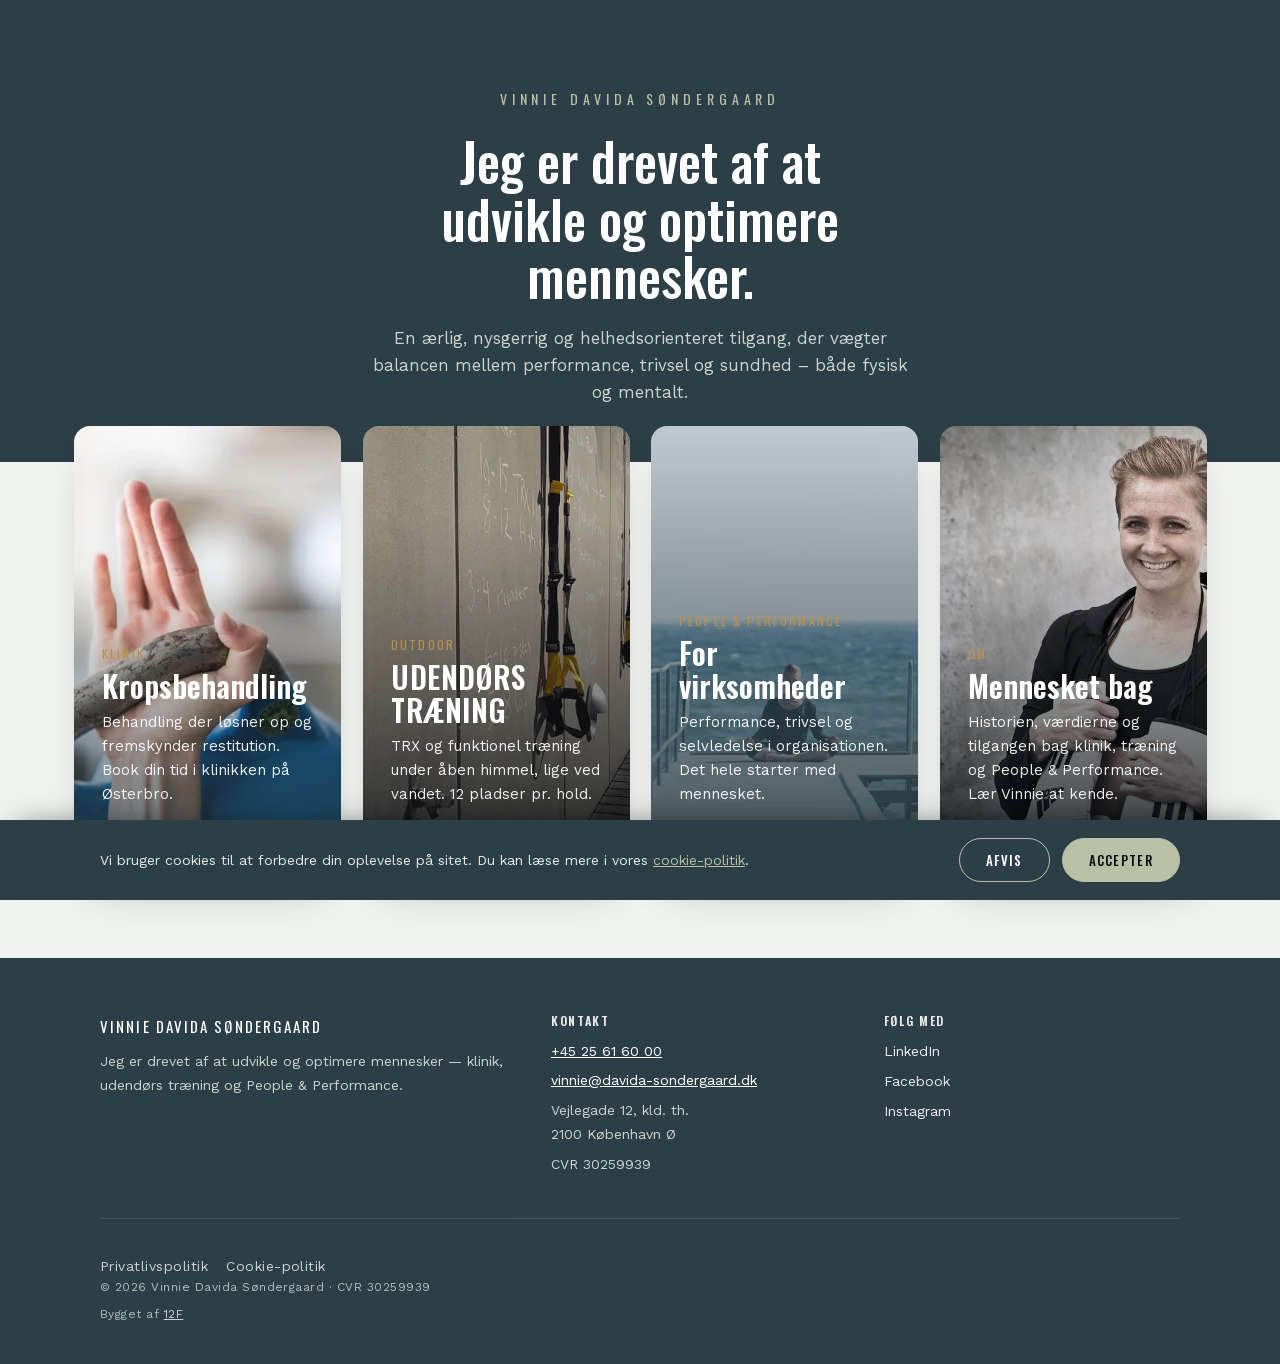
==== commit ab610ae6: "analytics: guard Umami tag to production hostname The tracker fired on localhost/127.0.0.1/staging/p" ====
--- a/index.html
+++ b/index.html
@@ -296,7 +296,10 @@
 
 <!-- Umami analytics (self-hosted, cookieless — stores nothing on the visitor's
      device, so it runs without consent and is unaffected by the cookie banner). -->
-<script defer src="https://umami.robert-jensen.dk/script.js" data-website-id="a69e5bab-fe9e-46c9-9f9f-39545f3791a4"></script>
+<!-- Umami analytics: production-hostname guard — local dev (localhost/127.0.0.1/preview domains) never reports to the vinnie-davida-sondergaard.dk production site. -->
+<script>
+(function(){var H="vinnie-davida-sondergaard.dk",d=document;if(location.hostname===H||location.hostname==="www."+H){var s=d.createElement("script");s.src="https://umami.robert-jensen.dk/script.js";s.defer=true;s.dataset.websiteId="a69e5bab-fe9e-46c9-9f9f-39545f3791a4";d.head.appendChild(s);}})();
+</script>
 </head>
 <body>
   <header class="hero">
